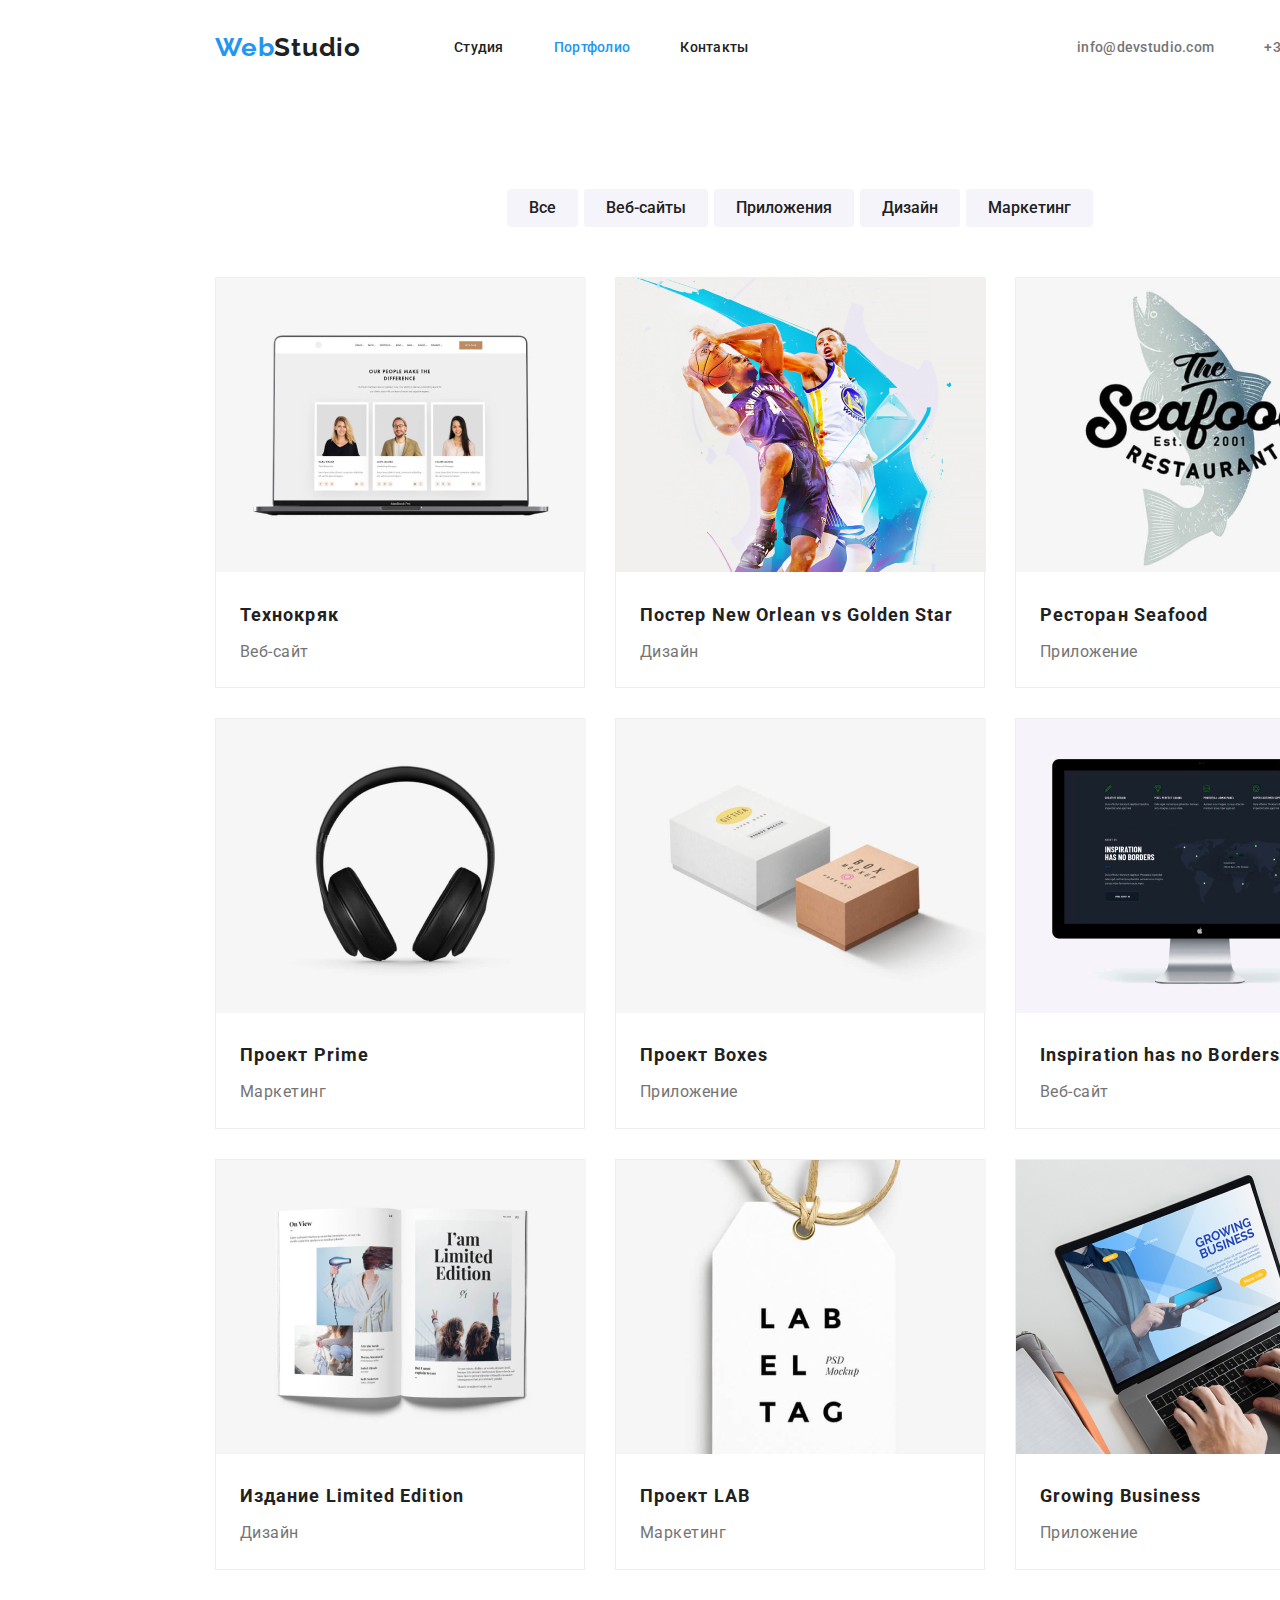
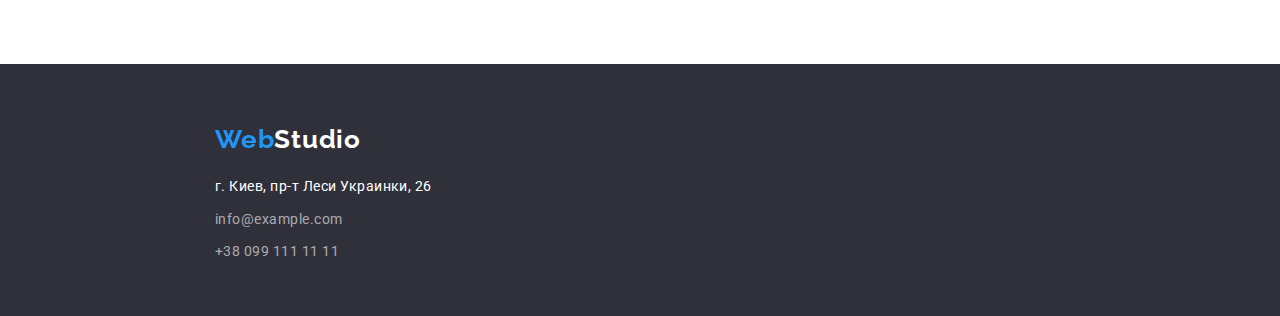
==== portfolio.html @ 74bf1578 "flex" ====
<!DOCTYPE html>
<html lang="en">
  <head>
    <meta charset="UTF-8" />
    <meta name="viewport" content="width=device-width, initial-scale=1.0" />
    <title>WebStudio</title>
    <link
      href="https://fonts.googleapis.com/css2?family=Raleway:wght@700&family=Roboto:wght@400;500;700;900&display=swap"
      rel="stylesheet"
    />
    <link
      rel="stylesheet"
      href="https://cdnjs.cloudflare.com/ajax/libs/modern-normalize/1.0.0/modern-normalize.min.css"
    />
    <link rel="stylesheet" href="./css/style.css" />
  </head>

  <body>
    <!-- Шапка -->
    <div class="conteiner portfolio">
      <header class="page-header">
        <!-- Навигация -->
        <nav class="flex">
          <a href="./index.html" class="logo"
            ><span class="logo-item">Web</span>Studio</a
          >
          <ul class="site-nav list">
            <li class="item">
              <a href="./index.html" class="link">Студия</a>
            </li>
            <li class="item">
              <a href="./portfolio.html" class="link current">Портфолио</a>
            </li>
            <li class="item"><a href="" class="link">Контакты</a></li>
          </ul>
        </nav>
        <ul class="contacts-list list">
          <li class="item">
            <a href="malto:info@devstudio.com" class="link"
              >info@devstudio.com</a
            >
          </li>
          <li class="item">
            <a href="tel:+380961111111" class="link">+38 096 111 11 11</a>
          </li>
        </ul>
      </header>
    </div>

    <main>
      <div class="conteiner portfolio">
        <!-- button -->
        <ul class="flex-button list">
          <li class="btn"><button type="button">Все</button></li>
          <li class="btn"><button type="button">Веб-сайты</button></li>
          <li class="btn"><button type="button">Приложения</button></li>
          <li class="btn"><button type="button">Дизайн</button></li>
          <li class="btn"><button type="button">Маркетинг</button></li>
        </ul>
        <!-- примеры -->
        <section class="examples">
          <ul class="flex-container list">
            <li class="flex-card">
              <a href=""><img src="./img/img-01.jpg" alt="" width="370" /></a>
              <h2 class="title">Технокряк</h2>
              <p>Веб-сайт</p>
            </li>
            <li class="flex-card">
              <a href=""><img src="./img/img-02.jpg" alt="" width="370" /></a>
              <h2 class="title">Постер New Orlean vs Golden Star</h2>
              <p>Дизайн</p>
            </li>
            <li class="flex-card">
              <a href=""><img src="./img/img-03.jpg" alt="" width="370" /></a>
              <h2 class="title">Ресторан Seafood</h2>
              <p>Приложение</p>
            </li>
            <li class="flex-card">
              <a href=""><img src="./img/img-04.jpg" alt="" width="370" /></a>
              <h2 class="title">Проект Prime</h2>
              <p>Маркетинг</p>
            </li>
            <li class="flex-card">
              <a href=""><img src="./img/img-05.jpg" alt="" width="370" /></a>
              <h2 class="title">Проект Boxes</h2>
              <p>Приложение</p>
            </li>
            <li class="flex-card">
              <a href=""><img src="./img/img-06.jpg" alt="" width="370" /></a>
              <h2 class="title">Inspiration has no Borders</h2>
              <p>Веб-сайт</p>
            </li>
            <li class="flex-card">
              <a href=""><img src="./img/img-07.jpg" alt="" width="370" /></a>
              <h2 class="title">Издание Limited Edition</h2>
              <p>Дизайн</p>
            </li>
            <li class="flex-card">
              <a href=""><img src="./img/img-08.jpg" alt="" width="370" /></a>
              <h2 class="title">Проект LAB</h2>
              <p>Маркетинг</p>
            </li>
            <li class="flex-card">
              <a href=""><img src="./img/img-09.jpg" alt="" width="370" /></a>
              <h2 class="title">Growing Business</h2>
              <p>Приложение</p>
            </li>
          </ul>
        </section>
      </div>
    </main>

    <!-- Подвал -->
    <footer>
      <div class="contacts">
        <div class="conteiner">
          <a href="./index.html" class="logo">
            <span class="logo-item">Web</span
            ><span class="logo-color">Studio</span>
          </a>
          <ul class="contact-list list">
            <li>
              <address>г. Киев, пр-т Леси Украинки, 26</address>
            </li>
            <li class="contact-item">info@example.com</li>
            <li class="contact-item">+38 099 111 11 11</li>
          </ul>
        </div>
      </div>
    </footer>
  </body>
</html>
---- css/style.css ----
/* белый цвет герой #FFFFFF;*/
/* основной цвет текста #757575;*/
/* цвет зогаловок текста #212121;*/
/* вторичный цвет фона #F5F4FA;*/
/* цвет акцент #2196f3;*/
/* цвет фона подвал и герой #2F303A; */

/* html {
  box-sizing: border-box;
}
*,
*::before,
*::after {
  box-sizing: inherit;
} */

:root {
  --primary-text-color: #757575;
  --title-text-color: #212121;
  --second-color: #f5f4fa;
  --accent-color: #2196f3;
  --hero-color: #ffffff;
}

/* utility */

.list,
p,
h2 {
  margin: 0;
  padding: 0;
  list-style: none;
}

/* body  */

body {
  background-color: #fff;
  color: var(--primary-text-color);
  font-family: Roboto;
  letter-spacing: 0.03em;
  width: 1600px;
  margin-left: auto;
  margin-right: auto;
}

.conteiner {
  /* outline: 2px solid tomato; */
  width: 1200px;
  padding-left: 15px;
  padding-right: 15px;
  margin-left: auto;
  margin-right: auto;
}

/* header */

nav .logo,
footer .logo {
  font-family: Raleway, sans-serif;
  font-weight: 700;
  font-size: 26px;
  line-height: 1.2; /* 31 */
  letter-spacing: 0.03em;
}

.logo,
.site-nav .link,
.contacts-list .link {
  /* outline: 1px solid tomato; */
  display: block;
  padding-top: 32px;
  padding-bottom: 32px;

  color: var(--title-text-color);
  font-weight: 500;
  font-size: 14px;
  line-height: 1.1; /* 16 */
  letter-spacing: 0.02em;
  text-decoration: none;
}

.contacts-list .link {
  color: currentColor;
}

.logo-item,
.site-nav .link:focus,
.site-nav .link:hover,
.contacts-list .link:focus,
.contacts-list .link:hover {
  color: var(--accent-color);
}

.site-nav .current {
  color: var(--accent-color);
}

/* FLEX */
.page-header,
.flex,
.site-nav,
.contacts-list {
  display: flex;
  align-items: center;
}

.site-nav {
  margin-left: 93px;
}
.contacts-list {
  margin-left: auto /* 331px */;
}

/* .site-nav .item:last-shild
  margin-right: 0;*/
/* .site-nav .item:not(:last-child)
  margin-right: 50px;*/
.site-nav .item + .item,
.contacts-list .item + .item {
  margin-left: 50px;
}

/* main */

/*  Герой-hero */

.hero {
  /* outline: 2px solid tomato; */
  text-align: center;
  background-color: #2f303a;
  padding: 200px 452px 280px 452px;
}

.hero-title {
  /* outline: 2px solid tomato; */
  display: inline-block;
  margin-top: 0;
  margin-bottom: 30px;
  color: var(--hero-color);
  font-weight: 900;
  font-size: 44px;
  line-height: 1.4; /* 60 */
  letter-spacing: 0.06em;
  text-transform: uppercase;
}

.hero-link {
  /* outline: 2px solid tomato; */
  display: inline-block;
  min-width: 200px;
  padding: 10px 32px;
  box-shadow: 0px 4px 4px rgba(0, 0, 0, 0.15);
  border-radius: 4px;
  color: var(--hero-color);
  background-color: var(--accent-color);
  font-weight: 700;
  font-size: 16px;
  line-height: 1.9; /* 30 */
  letter-spacing: 0.06em;
  text-decoration: none;
}

/* Особенности-features */
.feature-list {
  display: flex;
  flex-wrap: wrap;
  justify-content: space-between;
}

.feature-list .item {
  /* outline: 2px solid tomato; */
  width: 270px;
}

.feature-list .section-title {
  font-size: 14px;
  line-height: 1.1; /* 16 */
  text-transform: uppercase;
  margin-bottom: 10px;
}

.feature-list p {
  font-size: 14px;
  line-height: 1.7; /* 24 */
}

/* Чем мы занимаемся-section */

.section-title {
  color: var(--title-text-color);
  font-weight: 700;
  font-size: 36px;
  line-height: 1.2; /* 42 */
  text-align: center;
  padding-top: 94px;
  margin-bottom: 50px;
}

.section-img {
  /* outline: 2px solid tomato; */
  display: flex;
  flex-wrap: wrap;
  justify-content: space-between;
  padding-bottom: 94px;
}

/* Команда-comand */

.card-team {
  width: 270px;
  /* height: 368px; */
  background: #ffffff;
  box-shadow: 0px 1px 3px rgba(0, 0, 0, 0.12), 0px 1px 1px rgba(0, 0, 0, 0.14),
    0px 2px 1px rgba(0, 0, 0, 0.2);
  border-radius: 0px 0px 4px 4px;
  margin-bottom: 94px;
  padding-bottom: 30px;
}

.comand-list {
  display: flex;
  justify-content: center;
  text-align: center;
  /* flex-wrap: wrap; */
}

.comand-list .card-team + .card-team {
  margin-left: 30px;
}

.comand-list .title,
.comand-list p {
  margin: 0;
  /* padding: 0; */
  font-size: 16px;
  line-height: 1.9; /* 19 */
}

.comand-list .title {
  color: var(--title-text-color);
  font-weight: 500;
  padding-top: 30px;
  /* padding-bottom: 10px; */
}

.comand {
  background-color: #f5f4fa;
}

/* porfolio.html */

.conteiner.portfolio {
  margin-bottom: 94px;
}

/* button  */
.flex-button {
  display: flex;
  justify-content: center;
  /* padding-top: 94px; */
}

.flex-button .btn + .btn {
  margin-left: 6px;
}

.flex-button button {
  display: inline-block;
  padding: 6px 22px;
  /* border: 2px solid black; */
  border-radius: 4px;
  color: var(--title-text-color);
  background-color: var(--second-color);
  font-weight: 500;
  font-size: 16px;
  line-height: 26px; /* 1.6 */
  border: none;
  margin-bottom: 50px;
}

.flex-button button:hover,
.flex-button button:focus {
  color: var(--hero-color);
  background-color: var(--accent-color);
  /* box-shadow: 0px 3px 1px rgba(0, 0, 0, 0.1), 0px 1px 2px rgba(0, 0, 0, 0.08),
    0px 2px 2px rgba(0, 0, 0, 0.12); */
}

/* примеры-examples */
.flex-container {
  display: flex;
  flex-wrap: wrap;
  /* margin: -15px; */
}

.flex-card {
  /* width: 370px; */
  /* margin: 15px; */
  background: #ffffff;
  border: 1px solid #eeeeee;
  box-sizing: border-box;
  margin-right: 30px;
  /* margin-bottom: 30px; */
  width: calc((100% - 60px) / 3);
}

/* .flex-card:not(:nth-child(3n)) {
  margin-right: 30px;
} */
.flex-card:nth-child(3n) {
  margin-right: 0;
}

.flex-card:not(:nth-last-child(-n + 3)) {
  margin-bottom: 30px;
}
/* .flex-card:nth-last-child(-n + 3) {
  margin-bottom: 0;
} */

.examples .title {
  font-weight: 700;
  color: var(--title-text-color);
  font-size: 18px;
  line-height: 2; /* 36 */
  letter-spacing: 0.06em;
  padding-top: 20px;
  padding-left: 24px;
  padding-right: 24px;
  /* margin-bottom: 4px; */
}

.examples p {
  font-size: 16px;
  line-height: 1.9; /* 30 */
  padding: 4px 24px 20px;
}

/* footer */

.contacts {
  background-color: #2f303a;
  height: 252px;
  width: 1600px;
}
.contacts .conteiner .logo {
  padding-top: 60px;
  padding-bottom: 20px;
}

.logo-color {
  color: var(--hero-color);
}
address {
  font-style: normal;
}

.contact-list {
  color: var(--hero-color);
  font-size: 14px;
  line-height: 1.7; /* 24 */
}

.contact-item {
  padding-top: 9px;
  color: rgba(255, 255, 255, 0.6);
}
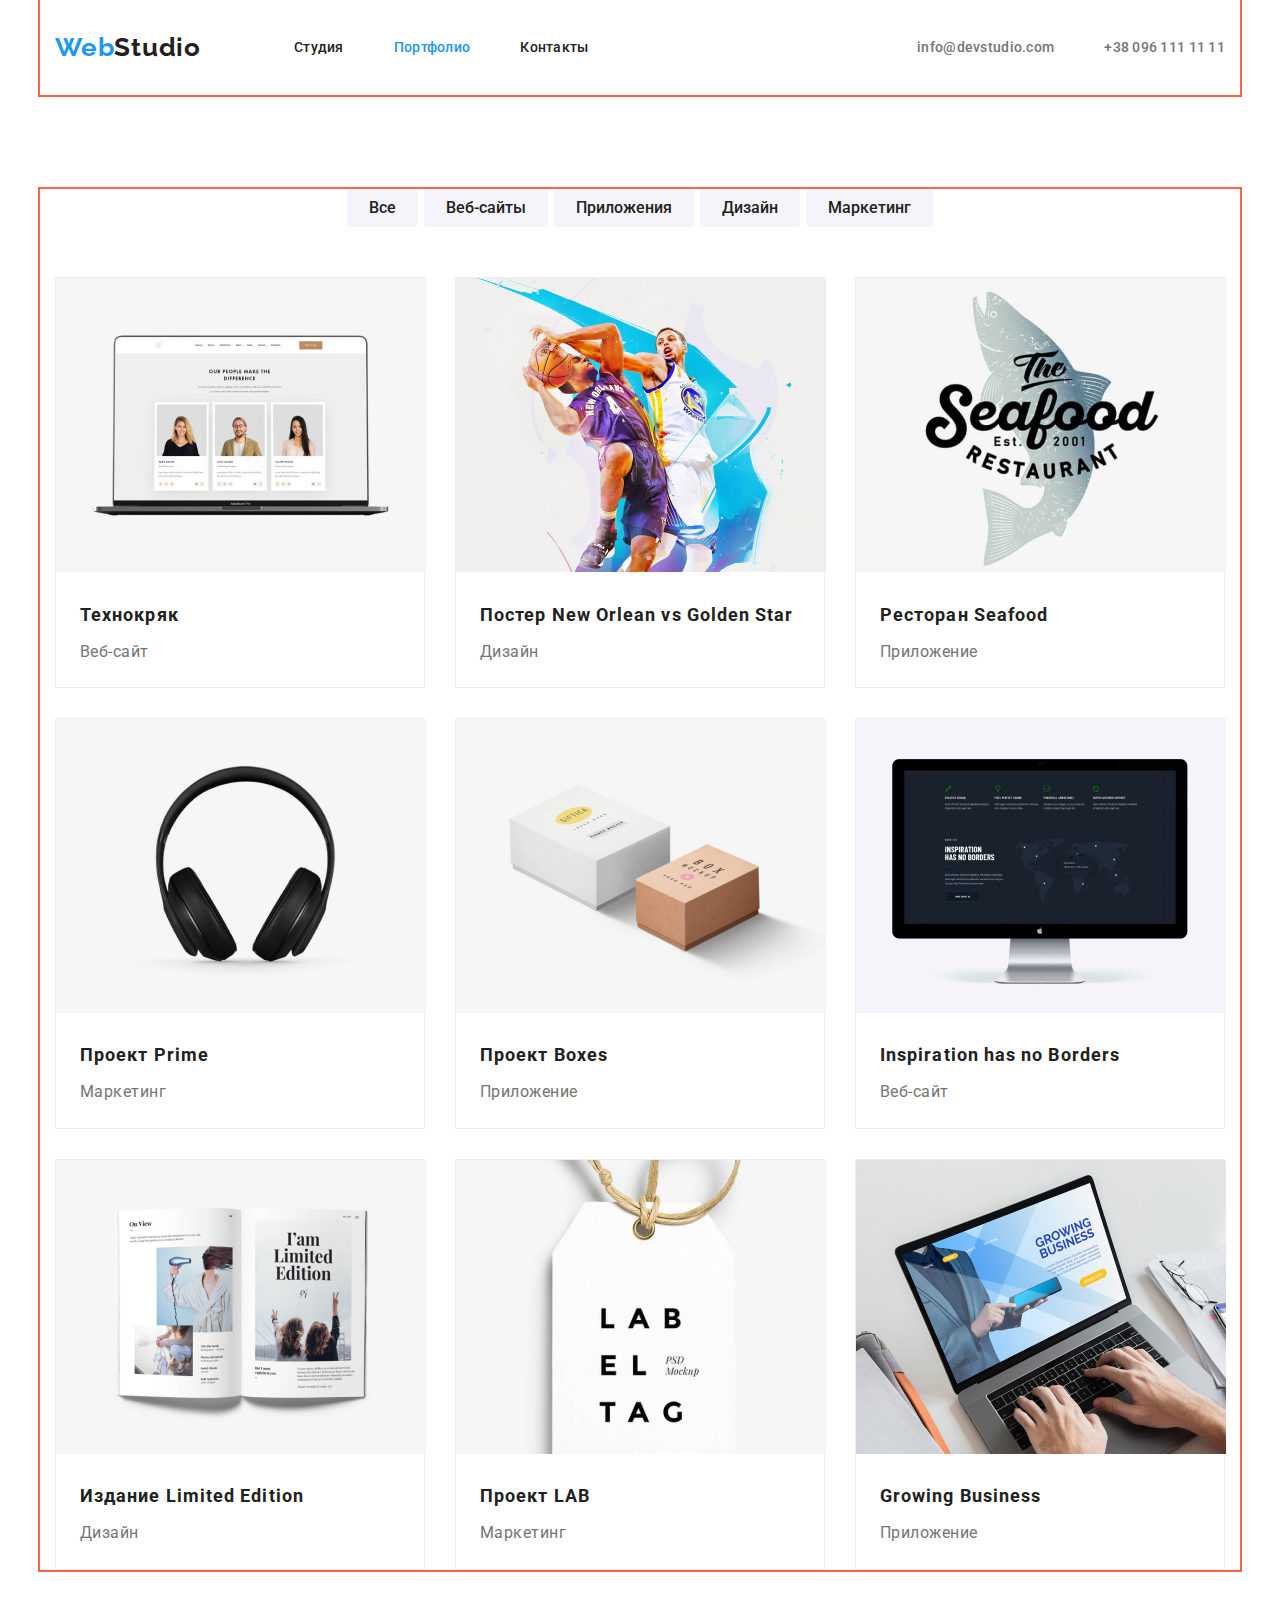
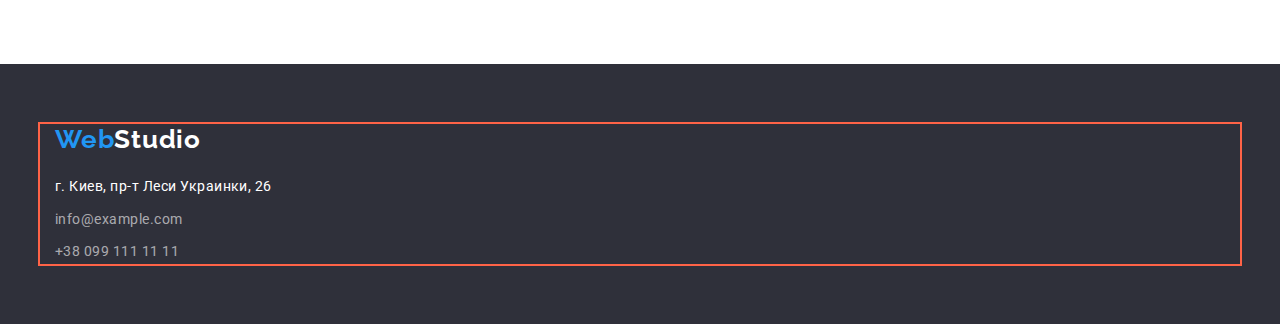
==== commit 24002282: "исправления 01" ====
--- a/portfolio.html
+++ b/portfolio.html
@@ -17,8 +17,8 @@
 
   <body>
     <!-- Шапка -->
-    <div class="conteiner portfolio">
-      <header class="page-header">
+    <header class="page-header">
+      <div class="conteiner portfolio flex">
         <!-- Навигация -->
         <nav class="flex">
           <a href="./index.html" class="logo"
@@ -44,8 +44,8 @@
             <a href="tel:+380961111111" class="link">+38 096 111 11 11</a>
           </li>
         </ul>
-      </header>
-    </div>
+      </div>
+    </header>
 
     <main>
       <div class="conteiner portfolio">
--- a/css/style.css
+++ b/css/style.css
@@ -39,13 +39,13 @@
   color: var(--primary-text-color);
   font-family: Roboto;
   letter-spacing: 0.03em;
-  width: 1600px;
+  /* width: 1600px; */
   margin-left: auto;
   margin-right: auto;
 }
 
 .conteiner {
-  /* outline: 2px solid tomato; */
+  outline: 2px solid tomato;
   width: 1200px;
   padding-left: 15px;
   padding-right: 15px;
@@ -97,7 +97,7 @@
 }
 
 /* FLEX */
-.page-header,
+.conteiner.header,
 .flex,
 .site-nav,
 .contacts-list {
@@ -129,12 +129,20 @@
   /* outline: 2px solid tomato; */
   text-align: center;
   background-color: #2f303a;
-  padding: 200px 452px 280px 452px;
+  padding: 200px 0;
+}
+
+.hero .conteiner {
+  flex-direction: column;
+  /* margin: auto; */
+  /* text-align: center; */
+  /* align-items: center; */
 }
 
 .hero-title {
   /* outline: 2px solid tomato; */
   display: inline-block;
+  width: 696px;
   margin-top: 0;
   margin-bottom: 30px;
   color: var(--hero-color);
@@ -162,6 +170,14 @@
 }
 
 /* Особенности-features */
+.conteiner .section {
+  padding-top: 94px;
+}
+.feature-cont {
+  outline: 2px solid tomato;
+
+  padding-top: 94px;
+}
 .feature-list {
   display: flex;
   flex-wrap: wrap;
@@ -169,7 +185,7 @@
 }
 
 .feature-list .item {
-  /* outline: 2px solid tomato; */
+  outline: 2px solid tomato;
   width: 270px;
 }
 
@@ -178,6 +194,7 @@
   line-height: 1.1; /* 16 */
   text-transform: uppercase;
   margin-bottom: 10px;
+  text-align: left;
 }
 
 .feature-list p {
@@ -250,6 +267,10 @@
 
 /* porfolio.html */
 
+.page-header {
+  /* background-color: green; */
+}
+
 .conteiner.portfolio {
   margin-bottom: 94px;
 }
@@ -341,11 +362,11 @@
 
 .contacts {
   background-color: #2f303a;
-  height: 252px;
-  width: 1600px;
+  padding-top: 60px;
+  padding-bottom: 60px;
 }
 .contacts .conteiner .logo {
-  padding-top: 60px;
+  padding-top: 0;
   padding-bottom: 20px;
 }
 
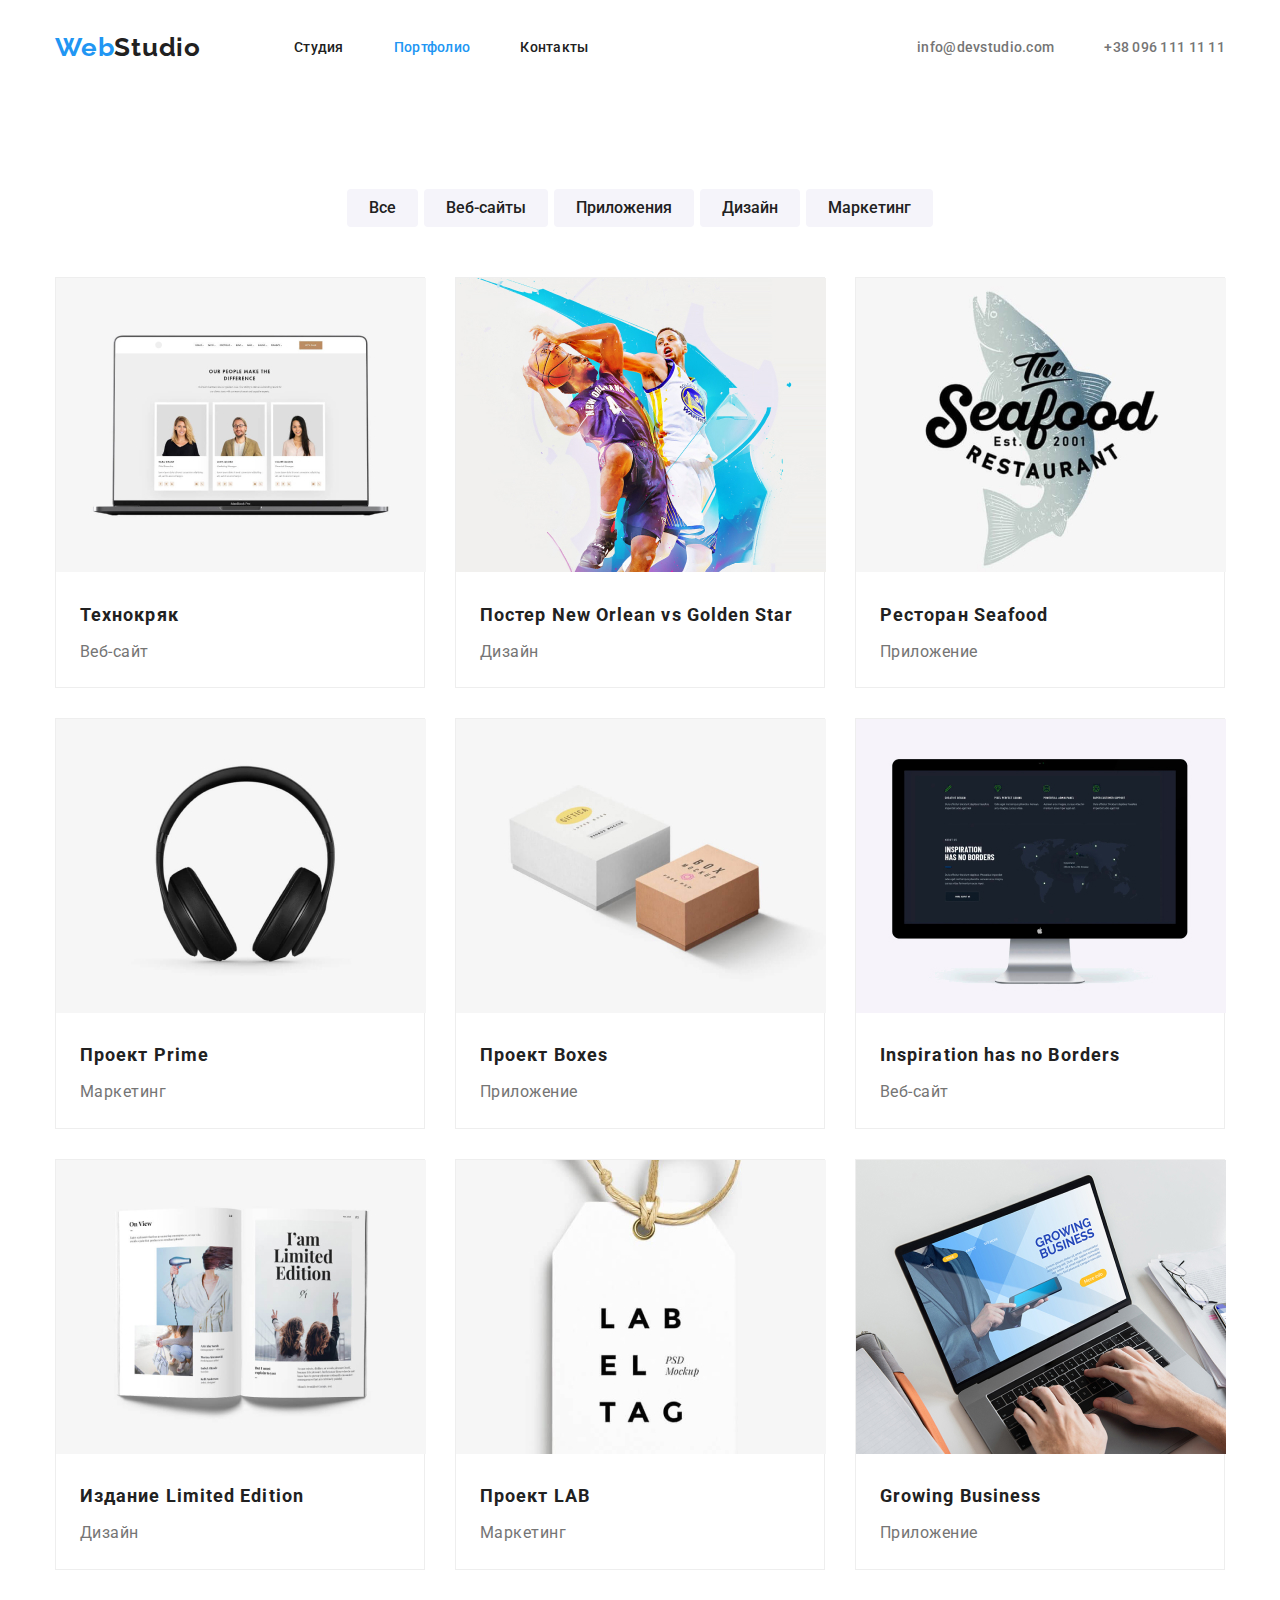
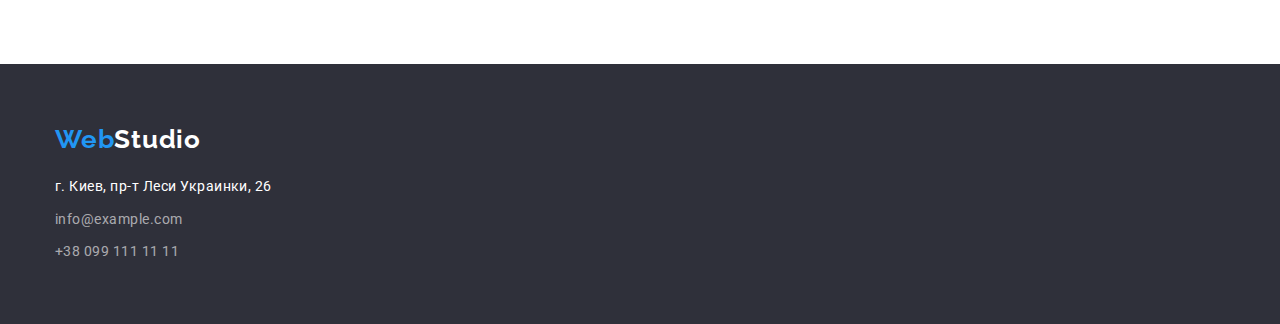
==== commit 3f72b8c6: "04" ====
--- a/portfolio.html
+++ b/portfolio.html
@@ -111,21 +111,19 @@
     </main>
 
     <!-- Подвал -->
-    <footer>
-      <div class="contacts">
-        <div class="conteiner">
-          <a href="./index.html" class="logo">
-            <span class="logo-item">Web</span
-            ><span class="logo-color">Studio</span>
-          </a>
-          <ul class="contact-list list">
-            <li>
-              <address>г. Киев, пр-т Леси Украинки, 26</address>
-            </li>
-            <li class="contact-item">info@example.com</li>
-            <li class="contact-item">+38 099 111 11 11</li>
-          </ul>
-        </div>
+    <footer class="footer">
+      <div class="conteiner">
+        <a href="./index.html" class="logo">
+          <span class="logo-item">Web</span
+          ><span class="logo-color">Studio</span>
+        </a>
+        <ul class="contact-list list">
+          <li>
+            <address>г. Киев, пр-т Леси Украинки, 26</address>
+          </li>
+          <li class="contact-item">info@example.com</li>
+          <li class="contact-item">+38 099 111 11 11</li>
+        </ul>
       </div>
     </footer>
   </body>
--- a/css/style.css
+++ b/css/style.css
@@ -4,15 +4,6 @@
 /* вторичный цвет фона #F5F4FA;*/
 /* цвет акцент #2196f3;*/
 /* цвет фона подвал и герой #2F303A; */
-
-/* html {
-  box-sizing: border-box;
-}
-*,
-*::before,
-*::after {
-  box-sizing: inherit;
-} */
 
 :root {
   --primary-text-color: #757575;
@@ -45,7 +36,7 @@
 }
 
 .conteiner {
-  outline: 2px solid tomato;
+  /* outline: 2px solid tomato; */
   width: 1200px;
   padding-left: 15px;
   padding-right: 15px;
@@ -170,14 +161,12 @@
 }
 
 /* Особенности-features */
-.conteiner .section {
+
+.feature-cont {
   padding-top: 94px;
-}
-.feature-cont {
-  outline: 2px solid tomato;
-
-  padding-top: 94px;
-}
+  padding-bottom: 94px;
+}
+
 .feature-list {
   display: flex;
   flex-wrap: wrap;
@@ -185,7 +174,6 @@
 }
 
 .feature-list .item {
-  outline: 2px solid tomato;
   width: 270px;
 }
 
@@ -210,7 +198,6 @@
   font-size: 36px;
   line-height: 1.2; /* 42 */
   text-align: center;
-  padding-top: 94px;
   margin-bottom: 50px;
 }
 
@@ -224,9 +211,12 @@
 
 /* Команда-comand */
 
+.conteiner.comand {
+  padding-top: 94px;
+}
+
 .card-team {
   width: 270px;
-  /* height: 368px; */
   background: #ffffff;
   box-shadow: 0px 1px 3px rgba(0, 0, 0, 0.12), 0px 1px 1px rgba(0, 0, 0, 0.14),
     0px 2px 1px rgba(0, 0, 0, 0.2);
@@ -249,7 +239,6 @@
 .comand-list .title,
 .comand-list p {
   margin: 0;
-  /* padding: 0; */
   font-size: 16px;
   line-height: 1.9; /* 19 */
 }
@@ -258,7 +247,6 @@
   color: var(--title-text-color);
   font-weight: 500;
   padding-top: 30px;
-  /* padding-bottom: 10px; */
 }
 
 .comand {
@@ -267,10 +255,6 @@
 
 /* porfolio.html */
 
-.page-header {
-  /* background-color: green; */
-}
-
 .conteiner.portfolio {
   margin-bottom: 94px;
 }
@@ -279,7 +263,6 @@
 .flex-button {
   display: flex;
   justify-content: center;
-  /* padding-top: 94px; */
 }
 
 .flex-button .btn + .btn {
@@ -289,7 +272,6 @@
 .flex-button button {
   display: inline-block;
   padding: 6px 22px;
-  /* border: 2px solid black; */
   border-radius: 4px;
   color: var(--title-text-color);
   background-color: var(--second-color);
@@ -360,12 +342,12 @@
 
 /* footer */
 
-.contacts {
+.footer {
   background-color: #2f303a;
   padding-top: 60px;
   padding-bottom: 60px;
 }
-.contacts .conteiner .logo {
+.footer .conteiner .logo {
   padding-top: 0;
   padding-bottom: 20px;
 }
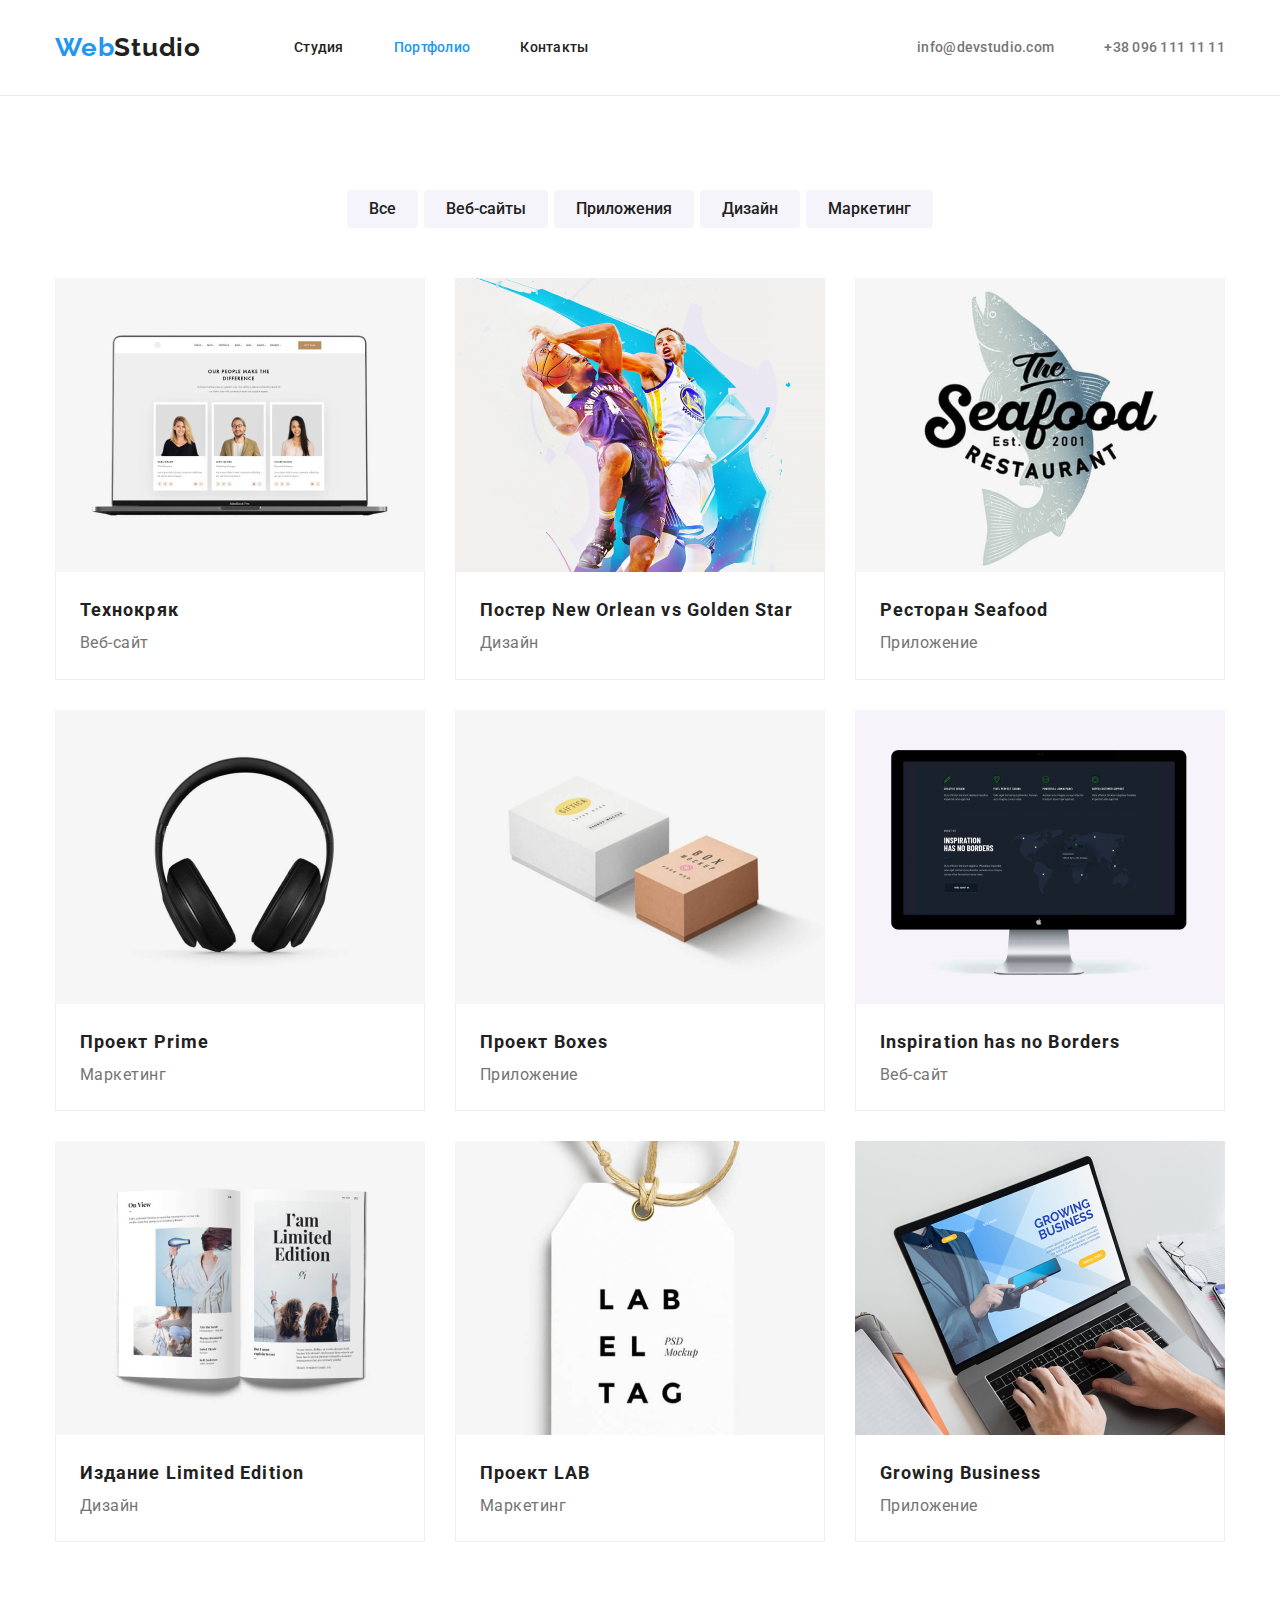
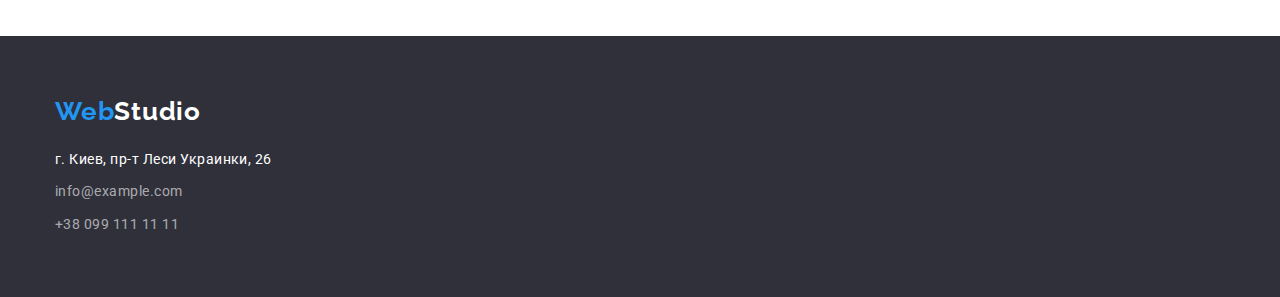
==== commit 56444b6b: "change 06" ====
--- a/portfolio.html
+++ b/portfolio.html
@@ -18,7 +18,7 @@
   <body>
     <!-- Шапка -->
     <header class="page-header">
-      <div class="conteiner portfolio flex">
+      <div class="conteiner flex">
         <!-- Навигация -->
         <nav class="flex">
           <a href="./index.html" class="logo"
@@ -57,53 +57,71 @@
           <li class="btn"><button type="button">Дизайн</button></li>
           <li class="btn"><button type="button">Маркетинг</button></li>
         </ul>
-        <!-- примеры -->
+        <!-- примеры-examples  -->
         <section class="examples">
           <ul class="flex-container list">
             <li class="flex-card">
-              <a href=""><img src="./img/img-01.jpg" alt="" width="370" /></a>
-              <h2 class="title">Технокряк</h2>
-              <p>Веб-сайт</p>
+              <img src="./img/img-01.jpg" alt="" width="370" />
+              <div class="card-content">
+                <h2 class="title">Технокряк</h2>
+                <p>Веб-сайт</p>
+              </div>
             </li>
             <li class="flex-card">
-              <a href=""><img src="./img/img-02.jpg" alt="" width="370" /></a>
-              <h2 class="title">Постер New Orlean vs Golden Star</h2>
-              <p>Дизайн</p>
+              <img src="./img/img-02.jpg" alt="" width="370" />
+              <div class="card-content">
+                <h2 class="title">Постер New Orlean vs Golden Star</h2>
+                <p>Дизайн</p>
+              </div>
             </li>
             <li class="flex-card">
-              <a href=""><img src="./img/img-03.jpg" alt="" width="370" /></a>
-              <h2 class="title">Ресторан Seafood</h2>
-              <p>Приложение</p>
+              <img src="./img/img-03.jpg" alt="" width="370" />
+              <div class="card-content">
+                <h2 class="title">Ресторан Seafood</h2>
+                <p>Приложение</p>
+              </div>
             </li>
             <li class="flex-card">
-              <a href=""><img src="./img/img-04.jpg" alt="" width="370" /></a>
-              <h2 class="title">Проект Prime</h2>
-              <p>Маркетинг</p>
+              <img src="./img/img-04.jpg" alt="" width="370" />
+              <div class="card-content">
+                <h2 class="title">Проект Prime</h2>
+                <p>Маркетинг</p>
+              </div>
             </li>
             <li class="flex-card">
-              <a href=""><img src="./img/img-05.jpg" alt="" width="370" /></a>
-              <h2 class="title">Проект Boxes</h2>
-              <p>Приложение</p>
+              <img src="./img/img-05.jpg" alt="" width="370" />
+              <div class="card-content">
+                <h2 class="title">Проект Boxes</h2>
+                <p>Приложение</p>
+              </div>
             </li>
             <li class="flex-card">
-              <a href=""><img src="./img/img-06.jpg" alt="" width="370" /></a>
-              <h2 class="title">Inspiration has no Borders</h2>
-              <p>Веб-сайт</p>
+              <img src="./img/img-06.jpg" alt="" width="370" />
+              <div class="card-content">
+                <h2 class="title">Inspiration has no Borders</h2>
+                <p>Веб-сайт</p>
+              </div>
             </li>
             <li class="flex-card">
-              <a href=""><img src="./img/img-07.jpg" alt="" width="370" /></a>
-              <h2 class="title">Издание Limited Edition</h2>
-              <p>Дизайн</p>
+              <img src="./img/img-07.jpg" alt="" width="370" />
+              <div class="card-content">
+                <h2 class="title">Издание Limited Edition</h2>
+                <p>Дизайн</p>
+              </div>
             </li>
             <li class="flex-card">
-              <a href=""><img src="./img/img-08.jpg" alt="" width="370" /></a>
-              <h2 class="title">Проект LAB</h2>
-              <p>Маркетинг</p>
+              <img src="./img/img-08.jpg" alt="" width="370" />
+              <div class="card-content">
+                <h2 class="title">Проект LAB</h2>
+                <p>Маркетинг</p>
+              </div>
             </li>
             <li class="flex-card">
-              <a href=""><img src="./img/img-09.jpg" alt="" width="370" /></a>
-              <h2 class="title">Growing Business</h2>
-              <p>Приложение</p>
+              <img src="./img/img-09.jpg" alt="" width="370" />
+              <div class="card-content">
+                <h2 class="title">Growing Business</h2>
+                <p>Приложение</p>
+              </div>
             </li>
           </ul>
         </section>
--- a/css/style.css
+++ b/css/style.css
@@ -14,6 +14,12 @@
 }
 
 /* utility */
+
+img {
+  display: block;
+  min-width: 100%;
+  height: auto;
+}
 
 .list,
 p,
@@ -125,9 +131,6 @@
 
 .hero .conteiner {
   flex-direction: column;
-  /* margin: auto; */
-  /* text-align: center; */
-  /* align-items: center; */
 }
 
 .hero-title {
@@ -229,7 +232,6 @@
   display: flex;
   justify-content: center;
   text-align: center;
-  /* flex-wrap: wrap; */
 }
 
 .comand-list .card-team + .card-team {
@@ -255,7 +257,12 @@
 
 /* porfolio.html */
 
+.page-header {
+  border-bottom: 1px solid #ececec;
+}
+
 .conteiner.portfolio {
+  margin-top: 94px;
   margin-bottom: 94px;
 }
 
@@ -286,25 +293,28 @@
 .flex-button button:focus {
   color: var(--hero-color);
   background-color: var(--accent-color);
-  /* box-shadow: 0px 3px 1px rgba(0, 0, 0, 0.1), 0px 1px 2px rgba(0, 0, 0, 0.08),
-    0px 2px 2px rgba(0, 0, 0, 0.12); */
+  box-shadow: 0px 3px 1px rgba(0, 0, 0, 0.1), 0px 1px 2px rgba(0, 0, 0, 0.08),
+    0px 2px 2px rgba(0, 0, 0, 0.12);
 }
 
 /* примеры-examples */
 .flex-container {
   display: flex;
   flex-wrap: wrap;
-  /* margin: -15px; */
+}
+.card-content {
+  border-right: 1px solid #eeeeee;
+  border-bottom: 1px solid #eeeeee;
+  border-left: 1px solid #eeeeee;
+  padding-top: 20px;
+  padding-bottom: 20px;
+  padding-left: 24px;
+  padding-right: 24px;
 }
 
 .flex-card {
-  /* width: 370px; */
-  /* margin: 15px; */
-  background: #ffffff;
-  border: 1px solid #eeeeee;
   box-sizing: border-box;
   margin-right: 30px;
-  /* margin-bottom: 30px; */
   width: calc((100% - 60px) / 3);
 }
 
@@ -328,16 +338,11 @@
   font-size: 18px;
   line-height: 2; /* 36 */
   letter-spacing: 0.06em;
-  padding-top: 20px;
-  padding-left: 24px;
-  padding-right: 24px;
-  /* margin-bottom: 4px; */
 }
 
 .examples p {
   font-size: 16px;
   line-height: 1.9; /* 30 */
-  padding: 4px 24px 20px;
 }
 
 /* footer */
